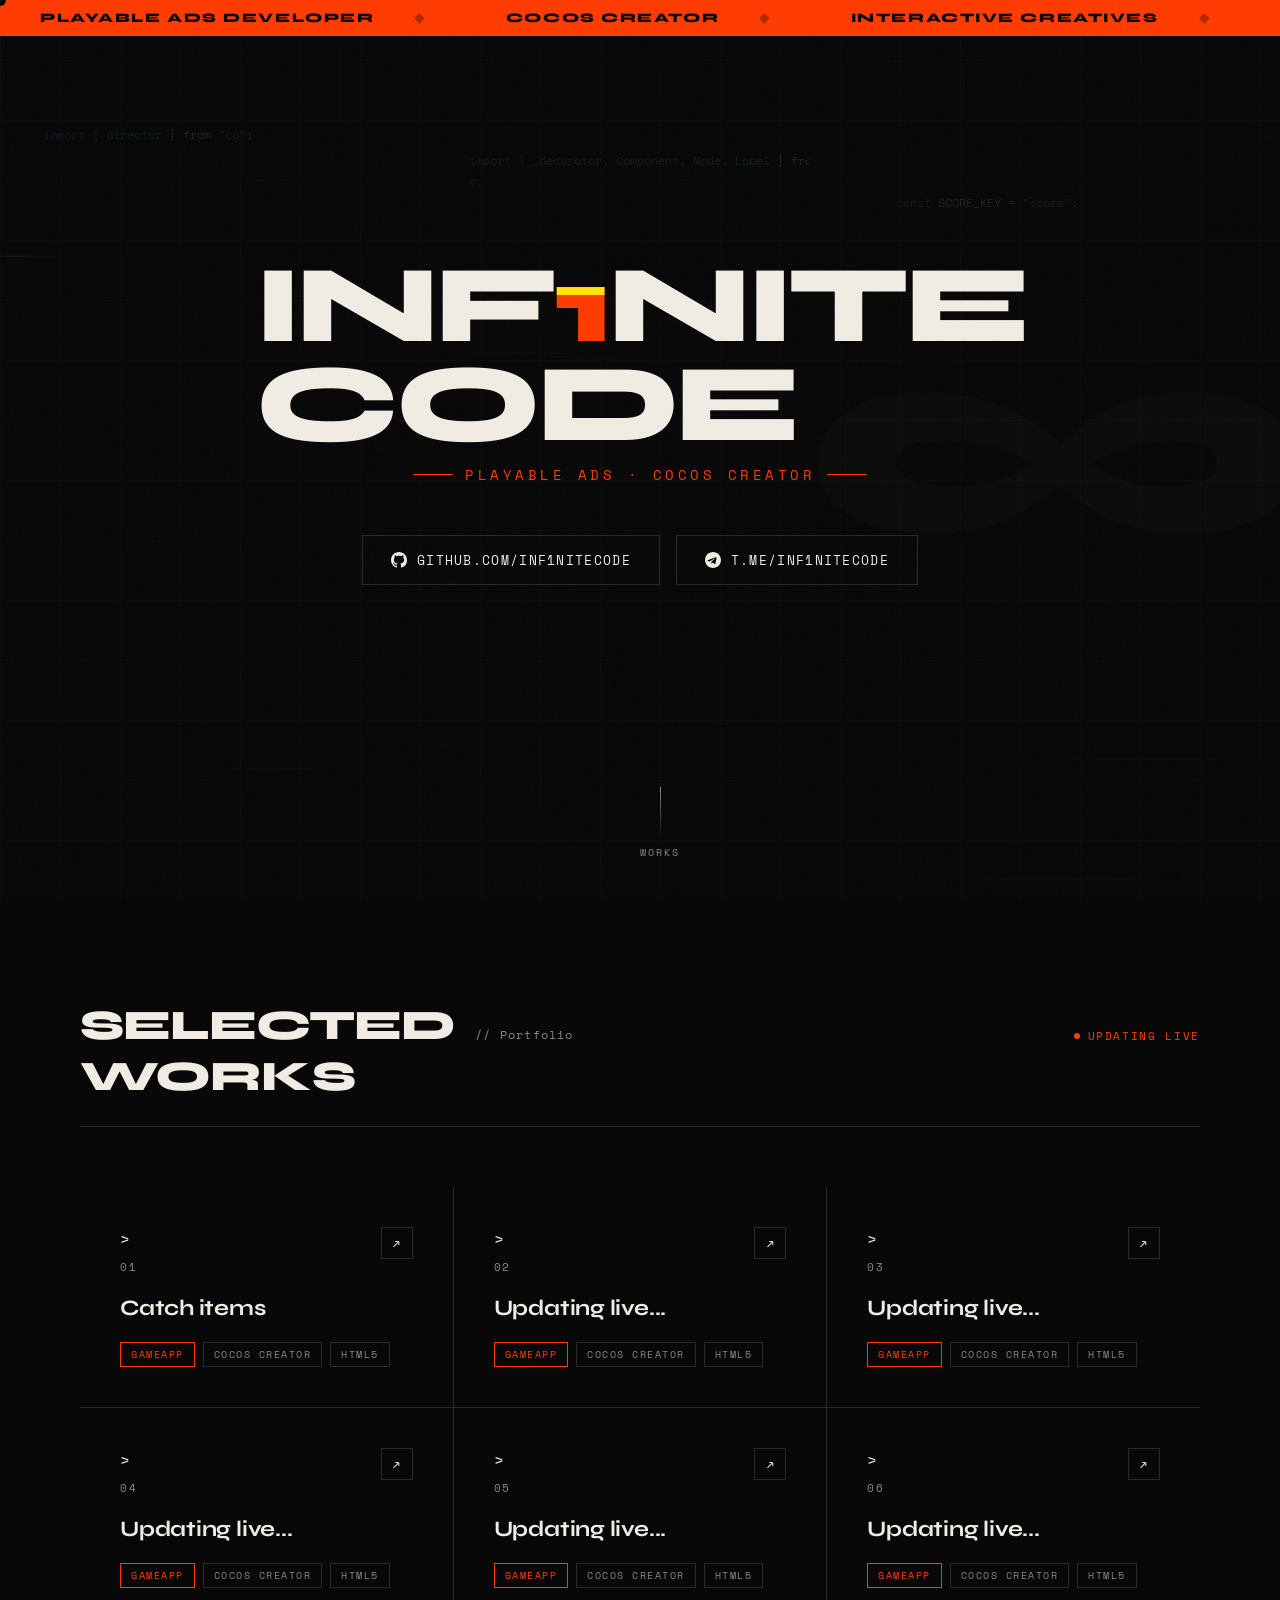
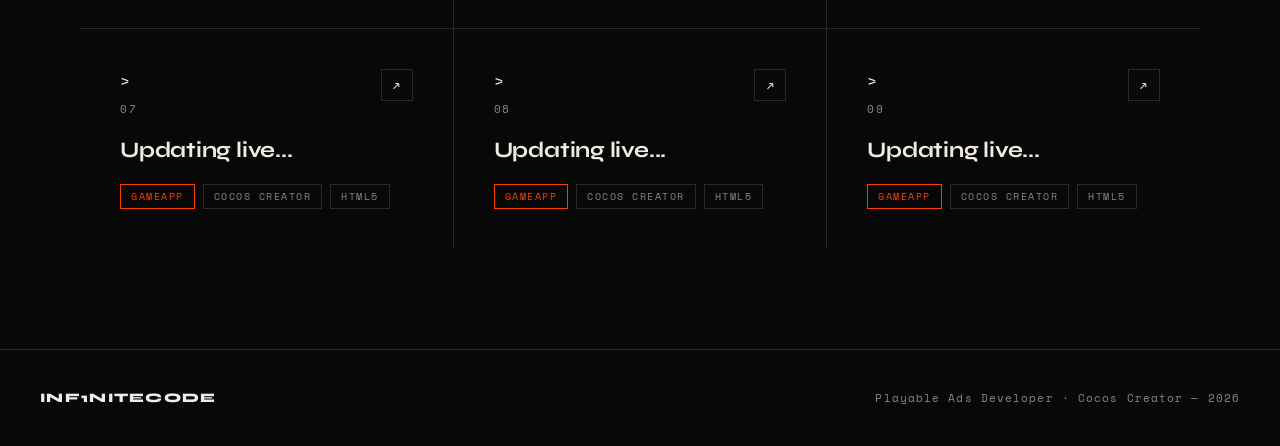
==== index.html @ a2de5993 "first app game" ====
<!doctype html>
<html lang="en">
  <head>
    <meta charset="UTF-8" />
    <meta name="viewport" content="width=device-width, initial-scale=1.0" />
    <title>Inf1niteCode — Playable Ads Developer</title>
    <link rel="preconnect" href="https://fonts.googleapis.com" />
    <link
      href="https://fonts.googleapis.com/css2?family=Syne:wght@400;700;800&family=Space+Mono:wght@400;700&display=swap"
      rel="stylesheet"
    />
    <link rel="apple-touch-icon" sizes="180x180" href="apple-touch-icon.png">
<link rel="icon" type="image/png" sizes="32x32" href="favicon-32x32.png">
<link rel="icon" type="image/png" sizes="16x16" href="favicon-16x16.png">
<link rel="manifest" href="site.webmanifest">
    <link rel="stylesheet" href="style.css" />
  </head>
  <body>
    <!-- TYPEWRITER CODE BACKGROUND -->
    <div
      id="codeBackground"
      style="
        position: fixed;
        inset: 0;
        pointer-events: none;
        z-index: 0;
        overflow: hidden;
        padding: 60px 40px 40px;
        display: flex;
        flex-wrap: wrap;
        gap: 60px 80px;
        align-content: flex-start;
      "
    ></div>

    <!-- ANIMATED LINES CANVAS -->
    <canvas
      id="linesCanvas"
      style="
        position: fixed;
        inset: 0;
        width: 100%;
        height: 100%;
        pointer-events: none;
        z-index: 0;
        opacity: 0.55;
      "
    ></canvas>

    <!-- CUSTOM CURSOR -->
    <div class="cursor" id="cursor"></div>
    <div class="cursor-ring" id="cursorRing"></div>

    <!-- TICKER -->
    <div class="ticker-wrap">
      <div class="ticker">
        <span>Playable Ads Developer</span>
        <span>Cocos Creator</span>
        <span>Interactive Creatives</span>
        <span>HTML5 / JS / Canvas</span>
        <span>Mobile &amp; Web</span>
        <span>Inf1niteCode</span>
        <span>Playable Ads Developer</span>
        <span>Cocos Creator</span>
        <span>Interactive Creatives</span>
        <span>HTML5 / JS / Canvas</span>
        <span>Mobile &amp; Web</span>
        <span>Inf1niteCode</span>
      </div>
    </div>

    <!-- HERO -->
    <section class="hero">
      <div class="hero-number">∞</div>

      <div class="glitch-container fade-up">
        <h1 class="name">Inf<span class="highlight">1</span>nite<br />Code</h1>
      </div>

      <p class="role-tag fade-up">Playable Ads · Cocos Creator</p>

      <div class="contacts fade-up">
        <a
          class="contact-btn"
          href="https://github.com/Inf1niteCode"
          target="_blank"
        >
          <svg class="icon" viewBox="0 0 24 24" fill="currentColor">
            <path
              d="M12 0C5.37 0 0 5.37 0 12c0 5.31 3.435 9.795 8.205 11.385.6.105.825-.255.825-.57 0-.285-.015-1.23-.015-2.235-3.015.555-3.795-.735-4.035-1.41-.135-.345-.72-1.41-1.23-1.695-.42-.225-1.02-.78-.015-.795.945-.015 1.62.87 1.845 1.23 1.08 1.815 2.805 1.305 3.495.99.105-.78.42-1.305.765-1.605-2.67-.3-5.46-1.335-5.46-5.925 0-1.305.465-2.385 1.23-3.225-.12-.3-.54-1.53.12-3.18 0 0 1.005-.315 3.3 1.23.96-.27 1.98-.405 3-.405s2.04.135 3 .405c2.295-1.56 3.3-1.23 3.3-1.23.66 1.65.24 2.88.12 3.18.765.84 1.23 1.905 1.23 3.225 0 4.605-2.805 5.625-5.475 5.925.435.375.81 1.095.81 2.22 0 1.605-.015 2.895-.015 3.3 0 .315.225.69.825.57A12.02 12.02 0 0 0 24 12c0-6.63-5.37-12-12-12z"
            />
          </svg>
          <span>github.com/Inf1niteCode</span>
        </a>
        <a class="contact-btn" href="https://t.me/Inf1niteCode" target="_blank">
          <svg class="icon" viewBox="0 0 24 24" fill="currentColor">
            <path
              d="M12 0C5.373 0 0 5.373 0 12s5.373 12 12 12 12-5.373 12-12S18.627 0 12 0zm5.562 8.247-1.97 9.289c-.145.658-.537.818-1.084.508l-3-2.21-1.447 1.394c-.16.16-.295.295-.605.295l.213-3.053 5.56-5.023c.242-.213-.054-.333-.373-.12L6.972 14.4l-2.962-.924c-.643-.204-.657-.643.136-.953l11.57-4.461c.537-.194 1.006.131.846.185z"
            />
          </svg>
          <span>t.me/Inf1niteCode</span>
        </a>
      </div>

      <div class="scroll-hint fade-up">
        <div class="scroll-line"></div>
        <span>Works</span>
      </div>
    </section>

    <section class="works-section">
      <div class="section-header">
        <h2 class="section-title">Selected<br />Works</h2>
        <span class="section-count">// Portfolio</span>
        <div class="section-status">
          <span class="status-dot"></span>
          Updating live
        </div>
      </div>

      <div class="works-grid">
        <a
          class="work-card"
          href="/builds/web-mobile/index.html"
          target="_blank"
          <!-- style="
            background-image: url(/builds/week01-tap/bg.png);
            background-size: cover;
            background-position: center;
            background-repeat: no-repeat;
          " -->
        >
          <div>
            <div class="work-num">01</div>
            <div class="work-title">Catch items</div>
          </div>
          <div class="work-tags">
            <span class="tag active">GameApp</span>
            <span class="tag">Cocos Creator</span>
            <span class="tag">HTML5</span>
          </div>
          <div class="work-arrow">↗</div>
        </a>
        <a
          class="work-card"
          href="/builds/web-mobile/index.html"
          target="_blank"
          <!-- style="
            background-image: url(/builds/week01-tap/bg.png);
            background-size: cover;
            background-position: center;
            background-repeat: no-repeat;
          " -->
        >
          <div>
            <div class="work-num">02</div>
            <div class="work-title">Updating live...</div>
          </div>
          <div class="work-tags">
            <span class="tag active">GameApp</span>
            <span class="tag">Cocos Creator</span>
            <span class="tag">HTML5</span>
          </div>
          <div class="work-arrow">↗</div>
        </a>
        <a
          class="work-card"
          href="/builds/web-mobile/index.html"
          target="_blank"
          <!-- style="
            background-image: url(/builds/week01-tap/bg.png);
            background-size: cover;
            background-position: center;
            background-repeat: no-repeat;
          " -->
        >
          <div>
            <div class="work-num">03</div>
            <div class="work-title">Updating live...</div>
          </div>
          <div class="work-tags">
            <span class="tag active">GameApp</span>
            <span class="tag">Cocos Creator</span>
            <span class="tag">HTML5</span>
          </div>
          <div class="work-arrow">↗</div>
        </a>
<a
          class="work-card"
          href="/builds/web-mobile/index.html"
          target="_blank"
          <!-- style="
            background-image: url(/builds/week01-tap/bg.png);
            background-size: cover;
            background-position: center;
            background-repeat: no-repeat;
          " -->
        >
          <div>
            <div class="work-num">04</div>
            <div class="work-title">Updating live...</div>
          </div>
          <div class="work-tags">
            <span class="tag active">GameApp</span>
            <span class="tag">Cocos Creator</span>
            <span class="tag">HTML5</span>
          </div>
          <div class="work-arrow">↗</div>
        </a>
        <a
          class="work-card"
          href="/builds/web-mobile/index.html"
          target="_blank"
          <!-- style="
            background-image: url(/builds/week01-tap/bg.png);
            background-size: cover;
            background-position: center;
            background-repeat: no-repeat;
          " -->
        >
          <div>
            <div class="work-num">05</div>
            <div class="work-title">Updating live...</div>
          </div>
          <div class="work-tags">
            <span class="tag active">GameApp</span>
            <span class="tag">Cocos Creator</span>
            <span class="tag">HTML5</span>
          </div>
          <div class="work-arrow">↗</div>
        </a>
        <a
          class="work-card"
          href="/builds/web-mobile/index.html"
          target="_blank"
          <!-- style="
            background-image: url(/builds/week01-tap/bg.png);
            background-size: cover;
            background-position: center;
            background-repeat: no-repeat;
          " -->
        >
          <div>
            <div class="work-num">06</div>
            <div class="work-title">Updating live...</div>
          </div>
          <div class="work-tags">
            <span class="tag active">GameApp</span>
            <span class="tag">Cocos Creator</span>
            <span class="tag">HTML5</span>
          </div>
          <div class="work-arrow">↗</div>
        </a>
        <a
          class="work-card"
          href="/builds/web-mobile/index.html"
          target="_blank"
          <!-- style="
            background-image: url(/builds/week01-tap/bg.png);
            background-size: cover;
            background-position: center;
            background-repeat: no-repeat;
          " -->
        >
          <div>
            <div class="work-num">07</div>
            <div class="work-title">Updating live...</div>
          </div>
          <div class="work-tags">
            <span class="tag active">GameApp</span>
            <span class="tag">Cocos Creator</span>
            <span class="tag">HTML5</span>
          </div>
          <div class="work-arrow">↗</div>
        </a>
        <a
          class="work-card"
          href="/builds/web-mobile/index.html"
          target="_blank"
          <!-- style="
            background-image: url(/builds/week01-tap/bg.png);
            background-size: cover;
            background-position: center;
            background-repeat: no-repeat;
          " -->
        >
          <div>
            <div class="work-num">08</div>
            <div class="work-title">Updating live...</div>
          </div>
          <div class="work-tags">
            <span class="tag active">GameApp</span>
            <span class="tag">Cocos Creator</span>
            <span class="tag">HTML5</span>
          </div>
          <div class="work-arrow">↗</div>
        </a>
        <a
          class="work-card"
          href="/builds/web-mobile/index.html"
          target="_blank"
          <!-- style="
            background-image: url(/builds/week01-tap/bg.png);
            background-size: cover;
            background-position: center;
            background-repeat: no-repeat;
          " -->
        >
          <div>
            <div class="work-num">09</div>
            <div class="work-title">Updating live...</div>
          </div>
          <div class="work-tags">
            <span class="tag active">GameApp</span>
            <span class="tag">Cocos Creator</span>
            <span class="tag">HTML5</span>
          </div>
          <div class="work-arrow">↗</div>
        </a>
      </div>
    </section>

    <!-- FOOTER -->
    <footer>
      <span class="footer-name">Inf1niteCode</span>
      <span class="footer-copy"
        >Playable Ads Developer · Cocos Creator — <span id="year"></span
      ></span>
    </footer>

    <script src="main.js"></script>
  </body>
</html>
---- style.css ----
*, *::before, *::after { margin: 0; padding: 0; box-sizing: border-box; }

:root {
  --bg: #080808;
  --fg: #f0ece4;
  --accent: #ff3c00;
  --accent2: #ffe600;
  --dim: #2a2a2a;
  --mid: #888;
}

html { scroll-behavior: smooth; }

body {
  background: var(--bg);
  color: var(--fg);
  font-family: 'Space Mono', monospace;
  min-height: 100vh;
  overflow-x: hidden;
  cursor: none;
}

/* CUSTOM CURSOR */
.cursor {
  position: fixed;
  width: 12px; height: 12px;
  background: var(--accent);
  border-radius: 50%;
  pointer-events: none;
  z-index: 9999;
  transform: translate(-50%, -50%);
  transition: transform 0.08s ease, width 0.2s ease, height 0.2s ease, background 0.2s ease;
  mix-blend-mode: difference;
}
.cursor-ring {
  position: fixed;
  width: 40px; height: 40px;
  border: 1px solid rgba(255,60,0,0.5);
  border-radius: 50%;
  pointer-events: none;
  z-index: 9998;
  transform: translate(-50%, -50%);
  transition: transform 0.15s ease, width 0.3s ease, height 0.3s ease;
}
body:hover .cursor { opacity: 1; }

/* NOISE OVERLAY */
body::before {
  content: '';
  position: fixed;
  inset: 0;
  background-image: url("data:image/svg+xml,%3Csvg viewBox='0 0 256 256' xmlns='http://www.w3.org/2000/svg'%3E%3Cfilter id='noise'%3E%3CfeTurbulence type='fractalNoise' baseFrequency='0.9' numOctaves='4' stitchTiles='stitch'/%3E%3C/filter%3E%3Crect width='100%25' height='100%25' filter='url(%23noise)' opacity='0.04'/%3E%3C/svg%3E");
  pointer-events: none;
  z-index: 1000;
  opacity: 0.4;
}

/* GRID LINES */
body::after {
  content: '';
  position: fixed;
  inset: 0;
  background-image:
    linear-gradient(rgba(255,255,255,0.02) 1px, transparent 1px),
    linear-gradient(90deg, rgba(255,255,255,0.02) 1px, transparent 1px);
  background-size: 60px 60px;
  pointer-events: none;
  z-index: 0;
}

/* SCROLLING TICKER */
.ticker-wrap {
  position: fixed;
  top: 0; left: 0; right: 0;
  height: 36px;
  background: var(--accent);
  overflow: hidden;
  z-index: 100;
  display: flex;
  align-items: center;
}
.ticker {
  display: flex;
  white-space: nowrap;
  animation: ticker 18s linear infinite;
}
.ticker span {
  font-family: 'Syne', sans-serif;
  font-weight: 800;
  font-size: 13px;
  color: var(--bg);
  letter-spacing: 0.12em;
  text-transform: uppercase;
  padding: 0 40px;
}
.ticker span::after {
  content: '◆';
  margin-left: 40px;
  color: rgba(0,0,0,0.3);
}
@keyframes ticker {
  0% { transform: translateX(0); }
  100% { transform: translateX(-50%); }
}

/* HERO */
.hero {
  position: relative;
  min-height: 100vh;
  display: flex;
  flex-direction: column;
  align-items: center;
  justify-content: center;
  padding: 80px 40px 60px;
  z-index: 1;
}

.glitch-container {
  position: relative;
  margin-bottom: 10px;
}

.name {
  font-family: 'Syne', sans-serif;
  font-weight: 800;
  font-size: clamp(52px, 10vw, 110px);
  line-height: 0.9;
  letter-spacing: -0.04em;
  text-transform: uppercase;
  color: var(--fg);
  position: relative;
  display: inline-block;
}
.name .highlight {
  color: var(--accent);
  position: relative;
}
.name .highlight::after {
  content: '1';
  position: absolute;
  left: 0;
  color: var(--accent2);
  clip-path: inset(0 0 60% 0);
  animation: glitch1 4s infinite;
}
@keyframes glitch1 {
  0%,90%,100% { transform: translateX(0); opacity: 0; }
  92% { transform: translateX(-3px); opacity: 1; }
  94% { transform: translateX(3px); opacity: 1; }
  96% { transform: translateX(0); opacity: 0; }
}

.role-tag {
  font-family: 'Space Mono', monospace;
  font-size: clamp(11px, 1.5vw, 14px);
  letter-spacing: 0.25em;
  text-transform: uppercase;
  color: var(--accent);
  margin-bottom: 50px;
  display: flex;
  align-items: center;
  gap: 12px;
}
.role-tag::before, .role-tag::after {
  content: '';
  display: block;
  width: 40px;
  height: 1px;
  background: var(--accent);
}

/* CONTACT LINKS */
.contacts {
  display: flex;
  gap: 16px;
  flex-wrap: wrap;
  justify-content: center;
  margin-bottom: 80px;
}

.contact-btn {
  position: relative;
  display: flex;
  align-items: center;
  gap: 10px;
  padding: 14px 28px;
  text-decoration: none;
  font-family: 'Space Mono', monospace;
  font-size: 13px;
  letter-spacing: 0.1em;
  text-transform: uppercase;
  color: var(--fg);
  border: 1px solid var(--dim);
  overflow: hidden;
  transition: color 0.3s ease, border-color 0.3s ease;
}
.contact-btn::before {
  content: '';
  position: absolute;
  inset: 0;
  background: var(--accent);
  transform: translateY(101%);
  transition: transform 0.3s cubic-bezier(0.16, 1, 0.3, 1);
}
.contact-btn:hover::before { transform: translateY(0); }
.contact-btn:hover { color: var(--bg); border-color: var(--accent); }
.contact-btn span { position: relative; z-index: 1; }

.contact-btn .icon {
  position: relative;
  z-index: 1;
  width: 16px;
  height: 16px;
  flex-shrink: 0;
}

/* SCROLL INDICATOR */
.scroll-hint {
  position: absolute;
  bottom: 40px;
  left: 50%;
  transform: translateX(-50%);
  display: flex;
  flex-direction: column;
  align-items: center;
  gap: 8px;
  color: var(--mid);
  font-size: 10px;
  letter-spacing: 0.2em;
  text-transform: uppercase;
}
.scroll-line {
  width: 1px;
  height: 50px;
  background: linear-gradient(var(--mid), transparent);
  animation: scrollLine 1.5s ease-in-out infinite;
}
@keyframes scrollLine {
  0% { transform: scaleY(0); transform-origin: top; }
  50% { transform: scaleY(1); transform-origin: top; }
  51% { transform: scaleY(1); transform-origin: bottom; }
  100% { transform: scaleY(0); transform-origin: bottom; }
}

/* BIG NUMBER / DECORATIVE */
.hero-number {
  position: absolute;
  right: -20px;
  top: 50%;
  transform: translateY(-50%);
  font-family: 'Syne', sans-serif;
  font-weight: 800;
  font-size: clamp(160px, 25vw, 320px);
  color: rgba(255,255,255,0.02);
  line-height: 1;
  user-select: none;
  pointer-events: none;
  letter-spacing: -0.05em;
}

/* ─── WORKS SECTION ───────────────────────────────────────────── */
.works-section {
  position: relative;
  z-index: 1;
  padding: 100px 40px;
  max-width: 1200px;
  margin: 0 auto;
}

.section-header {
  display: flex;
  align-items: baseline;
  gap: 20px;
  margin-bottom: 60px;
  border-bottom: 1px solid var(--dim);
  padding-bottom: 24px;
}
.section-title {
  font-family: 'Syne', sans-serif;
  font-weight: 800;
  font-size: clamp(28px, 4vw, 42px);
  letter-spacing: -0.02em;
  text-transform: uppercase;
}
.section-count {
  font-family: 'Space Mono', monospace;
  font-size: 12px;
  color: var(--mid);
  letter-spacing: 0.1em;
}
.section-status {
  margin-left: auto;
  font-size: 11px;
  letter-spacing: 0.15em;
  text-transform: uppercase;
  color: var(--accent);
  display: flex;
  align-items: center;
  gap: 8px;
}
.status-dot {
  width: 6px; height: 6px;
  border-radius: 50%;
  background: var(--accent);
  animation: pulse 2s infinite;
}
@keyframes pulse {
  0%, 100% { opacity: 1; transform: scale(1); }
  50% { opacity: 0.4; transform: scale(1.5); }
}

/* WORKS GRID */
.works-grid {
  display: grid;
  grid-template-columns: repeat(auto-fill, minmax(320px, 1fr));
  gap: 1px;
  background: var(--dim);
}

/* ─── WORK CARD ───────────────────────────────────────────────── */
/*
  Чтобы добавить новую работу, скопируй блок ниже в index.html
  внутрь <div class="works-grid">, заполни href, num, title, tags
  и убери класс coming-soon:

  <a class="work-card" href="ССЫЛКА_НА_PLAYABLE" target="_blank">
    <div>
      <div class="work-num">01</div>
      <div class="work-title">Название проекта</div>
    </div>
    <div class="work-tags">
      <span class="tag active">Playable Ad</span>
      <span class="tag">Cocos Creator</span>
      <span class="tag">HTML5</span>
    </div>
    <div class="work-arrow">↗</div>
  </a>
*/
.work-card {
  background: var(--bg);
  padding: 40px;
  position: relative;
  overflow: hidden;
  transition: background 0.3s ease;
  min-height: 220px;
  display: flex;
  flex-direction: column;
  justify-content: space-between;
  text-decoration: none;
  color: var(--fg);
}
.work-card::after {
  content: '';
  position: absolute;
  bottom: 0; left: 0;
  height: 2px;
  width: 0;
  background: var(--accent);
  transition: width 0.4s cubic-bezier(0.16, 1, 0.3, 1);
}
.work-card:hover::after { width: 100%; }
.work-card:hover { background: #0f0f0f; }

.work-card.coming-soon { cursor: default; }
.work-card.coming-soon .work-title { color: var(--mid); }

.work-num {
  font-family: 'Space Mono', monospace;
  font-size: 11px;
  color: var(--mid);
  letter-spacing: 0.15em;
  margin-bottom: 20px;
}

.work-title {
  font-family: 'Syne', sans-serif;
  font-weight: 700;
  font-size: 22px;
  letter-spacing: -0.01em;
  margin-bottom: 12px;
  line-height: 1.2;
}

.work-tags {
  display: flex;
  gap: 8px;
  flex-wrap: wrap;
}
.tag {
  font-size: 10px;
  letter-spacing: 0.15em;
  text-transform: uppercase;
  padding: 4px 10px;
  border: 1px solid var(--dim);
  color: var(--mid);
}
.tag.active {
  border-color: var(--accent);
  color: var(--accent);
}

.work-arrow {
  position: absolute;
  top: 40px;
  right: 40px;
  width: 32px; height: 32px;
  border: 1px solid var(--dim);
  display: flex;
  align-items: center;
  justify-content: center;
  transition: all 0.3s ease;
  font-size: 14px;
}
.work-card:not(.coming-soon):hover .work-arrow {
  background: var(--accent);
  border-color: var(--accent);
  transform: rotate(45deg);
}

/* COMING SOON CARDS */
.cs-pattern {
  position: absolute;
  inset: 0;
  background-image: repeating-linear-gradient(
    45deg,
    transparent,
    transparent 10px,
    rgba(255,255,255,0.01) 10px,
    rgba(255,255,255,0.01) 11px
  );
  pointer-events: none;
}
.cs-label {
  position: absolute;
  bottom: 20px;
  right: 20px;
  font-size: 9px;
  letter-spacing: 0.2em;
  text-transform: uppercase;
  color: var(--dim);
  background: var(--bg);
  padding: 3px 8px;
  border: 1px solid var(--dim);
}

/* ─── FOOTER ──────────────────────────────────────────────────── */
footer {
  position: relative;
  z-index: 1;
  padding: 40px;
  border-top: 1px solid var(--dim);
  display: flex;
  align-items: center;
  justify-content: space-between;
  gap: 20px;
}
.footer-name {
  font-family: 'Syne', sans-serif;
  font-weight: 800;
  font-size: 13px;
  letter-spacing: 0.1em;
  text-transform: uppercase;
}
.footer-copy {
  font-size: 11px;
  color: var(--mid);
  letter-spacing: 0.1em;
}

/* ─── ANIMATIONS ──────────────────────────────────────────────── */
.fade-up {
  opacity: 0;
  transform: translateY(30px);
  animation: fadeUp 0.8s cubic-bezier(0.16, 1, 0.3, 1) forwards;
}
.fade-up:nth-child(1) { animation-delay: 0.1s; }
.fade-up:nth-child(2) { animation-delay: 0.25s; }
.fade-up:nth-child(3) { animation-delay: 0.4s; }
.fade-up:nth-child(4) { animation-delay: 0.55s; }
@keyframes fadeUp {
  to { opacity: 1; transform: translateY(0); }
}

/* ─── RESPONSIVE ──────────────────────────────────────────────── */

/* ── Large desktop (1440px+) ── */
@media (min-width: 1440px) {
  .works-section {
    max-width: 1400px;
    padding: 120px 60px;
  }
  .works-grid {
    grid-template-columns: repeat(3, 1fr);
  }
  .work-card {
    min-height: 260px;
    padding: 48px;
  }
  .hero {
    padding: 100px 60px 80px;
  }
}

/* ── Desktop (1024px–1439px) ── */
@media (min-width: 1024px) and (max-width: 1439px) {
  .works-grid {
    grid-template-columns: repeat(3, 1fr);
  }
}

/* ── Tablet landscape (768px–1023px) ── */
@media (min-width: 768px) and (max-width: 1023px) {
  .hero {
    padding: 80px 32px 60px;
  }
  .hero-number {
    font-size: clamp(120px, 18vw, 220px);
    right: -10px;
  }
  .works-section {
    padding: 80px 32px;
  }
  .works-grid {
    grid-template-columns: repeat(2, 1fr);
  }
  .work-card {
    padding: 32px;
    min-height: 200px;
  }
  .contacts {
    gap: 12px;
    margin-bottom: 60px;
  }
  footer {
    padding: 32px;
  }
}

/* ── Tablet portrait (600px–767px) ── */
@media (min-width: 600px) and (max-width: 767px) {
  .hero {
    padding: 80px 28px 60px;
  }
  .hero-number {
    font-size: 160px;
    right: -15px;
    opacity: 0.015;
  }
  .name {
    font-size: clamp(44px, 9vw, 68px);
  }
  .works-section {
    padding: 70px 28px;
  }
  .works-grid {
    grid-template-columns: repeat(2, 1fr);
  }
  .work-card {
    padding: 28px;
    min-height: 190px;
  }
  .work-title {
    font-size: 18px;
  }
  .contacts {
    gap: 10px;
    margin-bottom: 60px;
  }
  .contact-btn {
    padding: 12px 20px;
    font-size: 12px;
  }
  footer {
    padding: 28px;
    flex-direction: column;
    align-items: flex-start;
    gap: 8px;
  }
  .section-header {
    flex-wrap: wrap;
    gap: 12px;
  }
  .section-status {
    margin-left: 0;
    width: 100%;
  }
}

/* ── Mobile large (480px–599px) ── */
@media (min-width: 480px) and (max-width: 599px) {
  .hero {
    padding: 80px 20px 60px;
  }
  .hero-number {
    display: none;
  }
  .name {
    font-size: clamp(42px, 11vw, 64px);
  }
  .works-section {
    padding: 60px 20px;
  }
  .works-grid {
    grid-template-columns: 1fr;
  }
  .work-card {
    padding: 28px;
    min-height: 180px;
  }
  .contacts {
    flex-direction: column;
    align-items: stretch;
    width: 100%;
    max-width: 360px;
    gap: 10px;
    margin-bottom: 60px;
  }
  .contact-btn {
    justify-content: center;
    padding: 14px 20px;
  }
  footer {
    padding: 24px 20px;
    flex-direction: column;
    align-items: flex-start;
    gap: 8px;
  }
  .section-header {
    flex-wrap: wrap;
    gap: 12px;
  }
  .section-status {
    margin-left: 0;
    width: 100%;
  }
  .ticker span {
    font-size: 12px;
    padding: 0 28px;
  }
}

/* ── Mobile small (max-width: 479px) ── */
@media (max-width: 479px) {
  .hero {
    padding: 80px 16px 60px;
  }
  .hero-number {
    display: none;
  }
  .name {
    font-size: clamp(36px, 13vw, 56px);
    letter-spacing: -0.03em;
  }
  .role-tag {
    font-size: 10px;
    letter-spacing: 0.18em;
    margin-bottom: 36px;
  }
  .role-tag::before,
  .role-tag::after {
    width: 24px;
  }
  .works-section {
    padding: 50px 16px;
  }
  .works-grid {
    grid-template-columns: 1fr;
  }
  .work-card {
    padding: 24px;
    min-height: 170px;
  }
  .work-title {
    font-size: 18px;
  }
  .work-num {
    margin-bottom: 12px;
  }
  .contacts {
    flex-direction: column;
    align-items: stretch;
    width: 100%;
    gap: 10px;
    margin-bottom: 48px;
  }
  .contact-btn {
    justify-content: center;
    padding: 12px 16px;
    font-size: 11px;
  }
  footer {
    padding: 20px 16px;
    flex-direction: column;
    align-items: flex-start;
    gap: 6px;
  }
  .footer-copy {
    font-size: 10px;
  }
  .section-header {
    flex-wrap: wrap;
    gap: 10px;
    margin-bottom: 40px;
  }
  .section-title {
    font-size: clamp(24px, 6vw, 32px);
  }
  .section-status {
    margin-left: 0;
    width: 100%;
  }
  .ticker span {
    font-size: 11px;
    padding: 0 20px;
  }
  .ticker-wrap {
    height: 32px;
  }
  .scroll-hint {
    bottom: 28px;
  }
  .work-arrow {
    top: 24px;
    right: 24px;
  }
  .cs-label {
    font-size: 8px;
    bottom: 16px;
    right: 16px;
  }
}
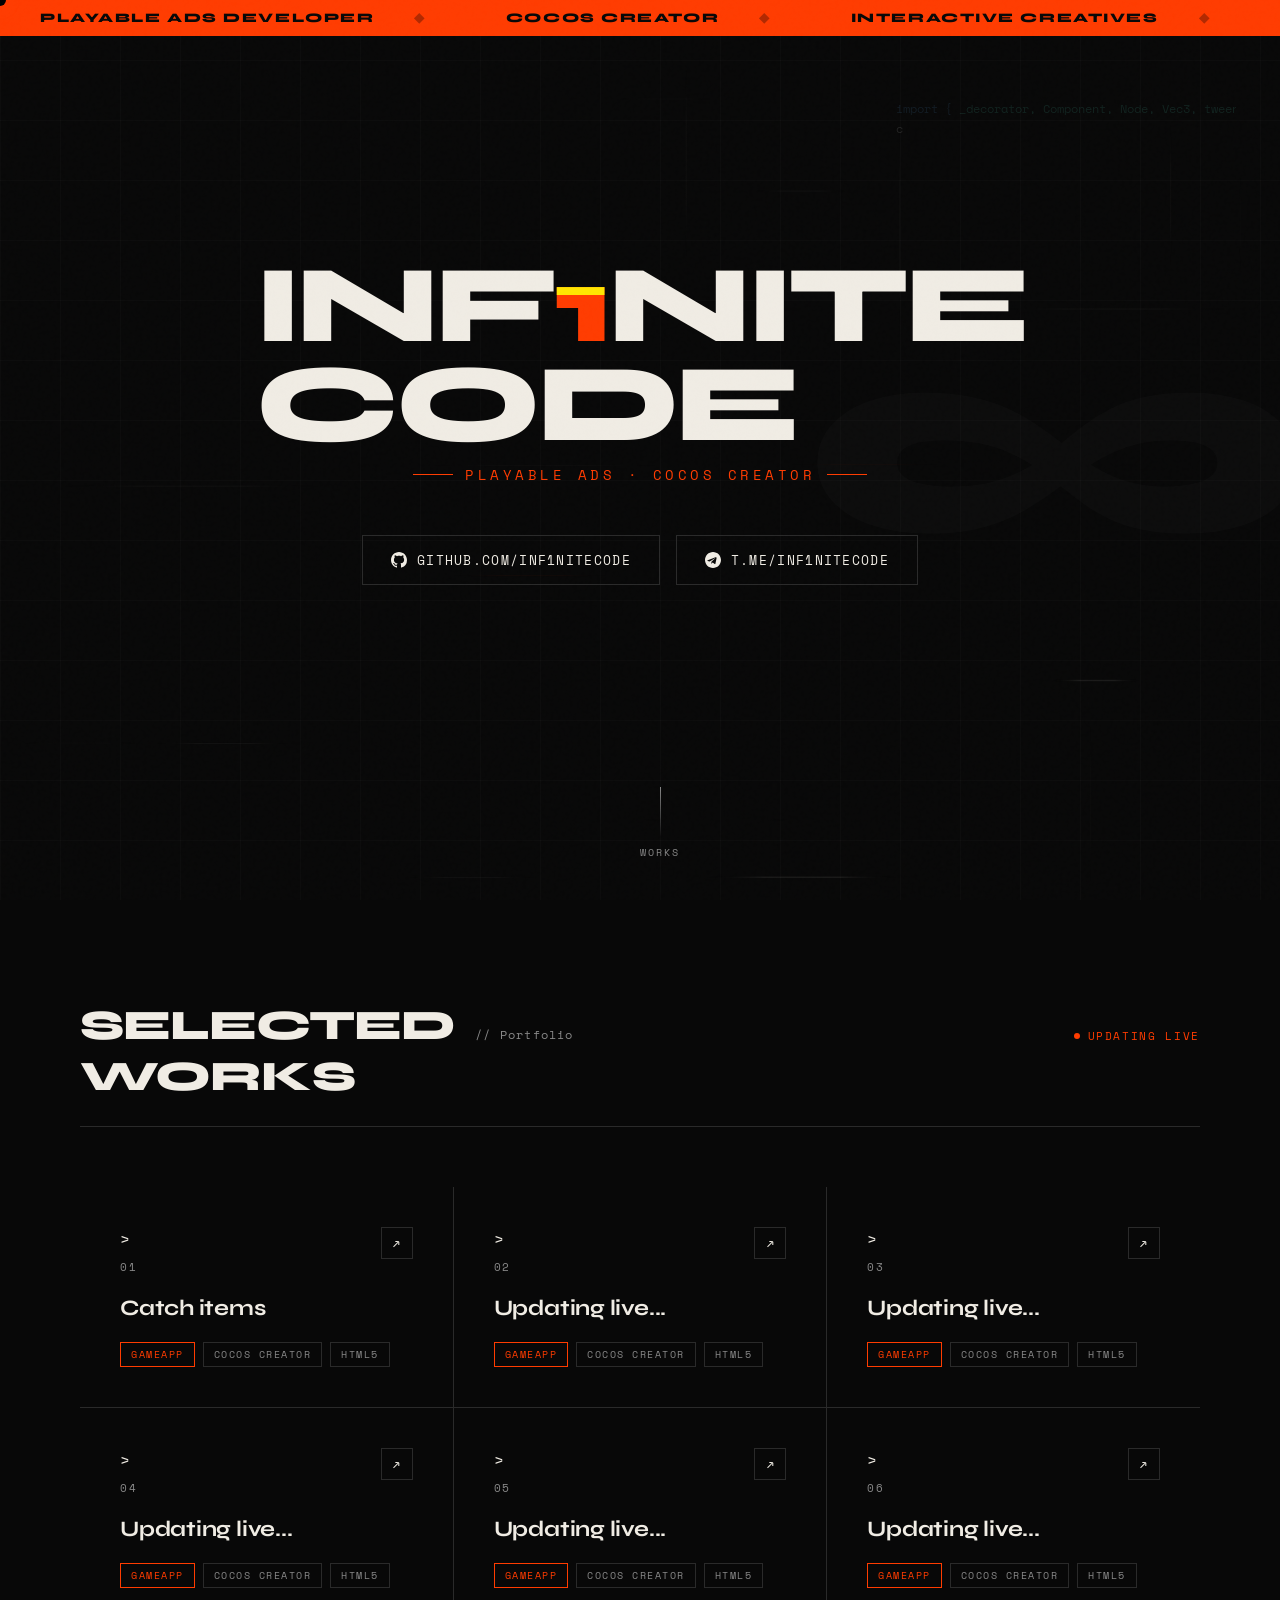
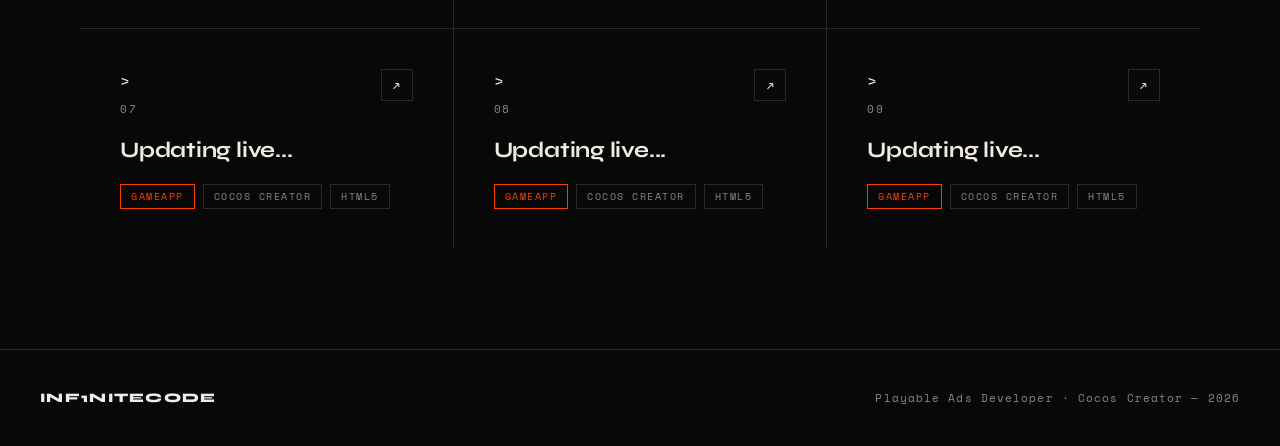
==== commit 3fc3225f: "add href 1" ====
--- a/index.html
+++ b/index.html
@@ -121,7 +121,7 @@
       <div class="works-grid">
         <a
           class="work-card"
-          href="/builds/web-mobile/index.html"
+          href="https://69a702e089ecd76dbbeef57b--thriving-crepe-b737ac.netlify.app/"
           target="_blank"
           <!-- style="
             background-image: url(/builds/week01-tap/bg.png);
